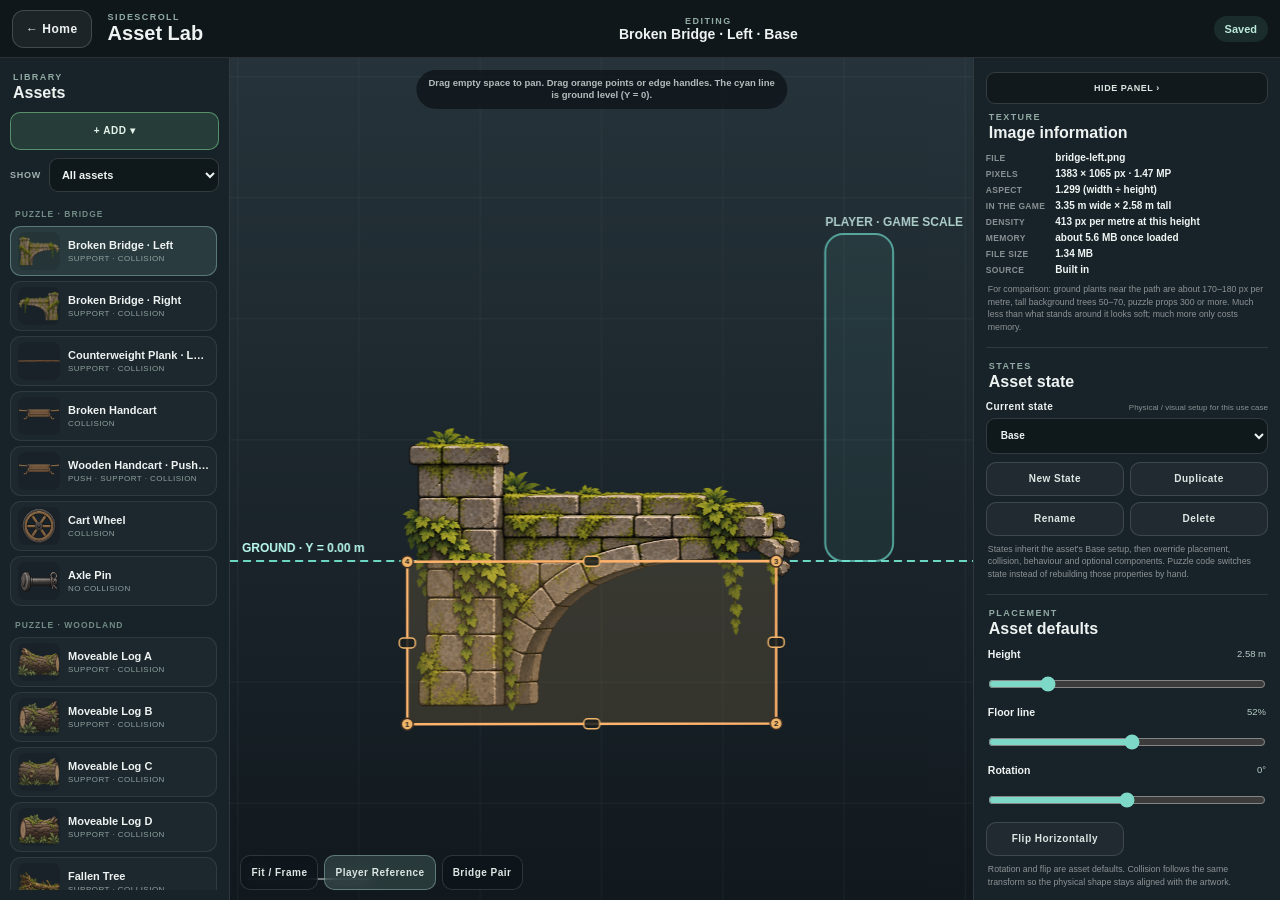
==== asset-lab.html @ 71521468 "Merge pull request #139 from olifj1/claude/arm-layer Lantern step 3: arm pose layered over her anima" ====
<!doctype html>
<html lang="en" class="ss-asset-lab-page">
<head>
  <meta charset="utf-8">
  <meta name="viewport" content="width=device-width,initial-scale=1,maximum-scale=1,user-scalable=no,viewport-fit=cover">
  <meta name="mobile-web-app-capable" content="yes">
  <meta name="apple-mobile-web-app-capable" content="yes">
  <meta name="apple-mobile-web-app-status-bar-style" content="black-translucent">
  <meta name="theme-color" content="#172026">
  <link rel="manifest" href="manifest.json">
  <link rel="apple-touch-icon" href="icon-192.png">
  <link rel="stylesheet" href="style.css?v=1.1.121">
  <title>Asset Lab · SideScroll</title>
</head>
<body class="ss-asset-lab">
  <main class="assetlab-shell">
    <header class="assetlab-topbar">
      <a class="assetlab-home" href="index.html">← Home</a>
      <div class="assetlab-title"><small>SIDESCROLL</small><strong>Asset Lab</strong></div>
      <div class="assetlab-current"><small>EDITING</small><strong id="assetlab-current-name">Broken Bridge · Left</strong></div>
      <div class="assetlab-save-state" id="assetlab-save-state">Saved</div>
    </header>

    <aside class="assetlab-library" aria-label="Asset library">
      <div class="assetlab-panel-head"><small>LIBRARY</small><strong>Assets</strong></div>
      <div class="assetlab-add">
        <button type="button" id="assetlab-add" aria-haspopup="true" aria-expanded="false">+ Add ▾</button>
        <div class="assetlab-add-menu" id="assetlab-add-menu" hidden>
          <button type="button" id="assetlab-import"><strong>Import image asset</strong><small>A PNG with transparency</small></button>
          <button type="button" id="assetlab-new-effect"><strong>New darkness effect</strong><small>A swirling shader plane</small></button>
          <button type="button" id="assetlab-new-fire"><strong>New fire effect</strong><small>Flames on a plane: hearth, campfire, torch</small></button>
          <button type="button" id="assetlab-new-dissolve"><strong>New character effect</strong><small>Dissolve a character away</small></button>
        </div>
        <input type="file" id="assetlab-import-file" accept="image/png,.png" hidden>
      </div>
      <label class="assetlab-filter-select"><span>Show</span><select id="assetlab-filter" aria-label="Show assets"></select></label>
      <div class="assetlab-asset-list" id="assetlab-asset-list"></div>
    </aside>

    <section class="assetlab-stage-wrap">
      <canvas id="assetlab-canvas" aria-label="Isolated asset setup viewport"></canvas>
      <div class="assetlab-stage-help" id="assetlab-stage-help">Drag empty space to pan. Pinch with two fingers to zoom. Drag orange points or edge handles. Cyan is ground level (Y = 0).</div>
      <div class="assetlab-stage-tools">
        <button type="button" id="assetlab-fit">Fit / Frame</button>
        <button type="button" id="assetlab-reference" class="active" aria-pressed="true">Player Reference</button>
        <button type="button" id="assetlab-pair" aria-pressed="false" hidden>Bridge Pair</button>
      </div>
    </section>

    <aside class="assetlab-controls">
      <button type="button" class="assetlab-controls-toggle" id="assetlab-controls-toggle" aria-expanded="true" title="Hide the settings panel">Hide panel ›</button>
      <section class="assetlab-control-section" id="assetlab-imported-section" hidden>
        <div class="assetlab-control-heading"><small>IMPORTED</small><strong>Asset details</strong></div>
        <label class="assetlab-select-row assetlab-text-row">
          <span><strong>Name</strong><small>Shown in the game editor</small></span>
          <input id="assetlab-imported-name" type="text" maxlength="80" autocomplete="off">
        </label>
        <label class="assetlab-select-row">
          <span><strong>Library</strong><small>Which editor list it appears in</small></span>
          <select id="assetlab-imported-scope">
            <option value="environment">Environment</option>
            <option value="puzzle">Puzzle</option>
          </select>
        </label>
        <label class="assetlab-select-row assetlab-text-row">
          <span><strong>Group</strong><small>Its heading in that list</small></span>
          <input id="assetlab-imported-group" type="text" maxlength="48" list="assetlab-imported-groups" autocomplete="off">
          <datalist id="assetlab-imported-groups"></datalist>
        </label>
        <label class="assetlab-select-row">
          <span><strong>Kind</strong><small>How it is placed</small></span>
          <select id="assetlab-imported-category">
            <option value="dressing">Scenery · placed at any depth</option>
            <option value="gameplay">Gameplay · placed on the path</option>
          </select>
        </label>
        <p class="assetlab-note" id="assetlab-imported-info"></p>
        <div class="assetlab-button-row">
          <button type="button" id="assetlab-imported-replace">Replace Art</button>
          <button type="button" id="assetlab-imported-delete" class="assetlab-danger">Delete Asset</button>
        </div>
        <input type="file" id="assetlab-imported-replace-file" accept="image/png,.png" hidden>
        <p class="assetlab-note">Set its height and floor line below, then collision and behaviour. Changes save as you go; the game picks them up next time it opens.</p>
      </section>

      <section class="assetlab-control-section" id="assetlab-effect-section" hidden>
        <div class="assetlab-control-heading"><small>EFFECT</small><strong id="assetlab-effect-title">Shader settings</strong></div>
        <div id="assetlab-effect-preview" class="assetlab-effect-preview" hidden>
          <label><span>Preview on</span><select id="assetlab-effect-preview-character"></select></label>
          <label><span>Holding</span><select id="assetlab-effect-preview-prop"></select></label>
          <label><span>Pose</span><select id="assetlab-effect-preview-pose"></select></label>
          <p class="assetlab-note" id="assetlab-effect-preview-note">Only the preview: the effect works on any character in the game.</p>
        </div>
        <div class="assetlab-point-head"><strong>States</strong><small>saved sets of these settings</small></div>
        <div id="assetlab-effect-states" class="assetlab-effect-states"></div>
        <div class="assetlab-button-row">
          <button type="button" id="assetlab-effect-state-save">Save as state</button>
          <button type="button" id="assetlab-effect-state-update">Update state</button>
          <button type="button" id="assetlab-effect-state-rename">Rename</button>
          <button type="button" id="assetlab-effect-state-delete" class="assetlab-danger">Delete</button>
        </div>
        <p class="assetlab-note">States are what a Darkness step blends between (e.g. Grab, Cover, Dust). Tap one to load it into the sliders; change them, then Update state.</p>
        <div id="assetlab-effect-controls" class="assetlab-effect-controls"></div>
        <div class="assetlab-button-row"><button type="button" id="assetlab-effect-reset">Reset settings</button></div>
        <p class="assetlab-note">A plane drawn by a shader, animated in the game. Set its height and floor line below as for any asset. These settings are what sequences will animate.</p>
      </section>
      <section class="assetlab-control-section" id="assetlab-texture-section">
        <div class="assetlab-control-heading"><small>TEXTURE</small><strong>Image information</strong></div>
        <dl class="assetlab-facts" id="assetlab-texture-facts"></dl>
        <p class="assetlab-note">For comparison: ground plants near the path are about 170–180 px per metre, tall background trees 50–70, puzzle props 300 or more. Much less than what stands around it looks soft; much more only costs memory.</p>
      </section>
      <section class="assetlab-control-section" id="assetlab-state-section">
        <div class="assetlab-control-heading"><small>STATES</small><strong>Asset state</strong></div>
        <label class="assetlab-select-row">
          <span><strong>Current state</strong><small>Physical / visual setup for this use case</small></span>
          <select id="assetlab-state-select"></select>
        </label>
        <div class="assetlab-button-row">
          <button type="button" id="assetlab-state-new">New State</button>
          <button type="button" id="assetlab-state-duplicate">Duplicate</button>
          <button type="button" id="assetlab-state-rename">Rename</button>
          <button type="button" id="assetlab-state-delete" class="assetlab-danger">Delete</button>
        </div>
        <div id="assetlab-cart-components" hidden>
          <div class="assetlab-point-head"><strong>Cart components</strong><small>state visibility</small></div>
          <div class="assetlab-button-row">
            <button type="button" id="assetlab-cart-rear-wheel" aria-pressed="true">Rear Wheel</button>
            <button type="button" id="assetlab-cart-front-wheel" aria-pressed="true">Front Wheel</button>
          </div>
        </div>
        <p class="assetlab-note">States inherit the asset's Base setup, then override placement, collision, behaviour and optional components. Puzzle code switches state instead of rebuilding those properties by hand.</p>
      </section>
      <section class="assetlab-control-section">
        <div class="assetlab-control-heading"><small>PLACEMENT</small><strong>Asset defaults</strong></div>
        <label class="assetlab-range-row">
          <span><strong>Height</strong><small id="assetlab-height-value">2.20 m</small></span>
          <input id="assetlab-height" type="range" min="0.25" max="12" step="0.01" value="2.2">
        </label>
        <label class="assetlab-range-row">
          <span><strong>Floor line</strong><small id="assetlab-floor-value">74%</small></span>
          <input id="assetlab-floor" type="range" min="0" max="100" step="1" value="74">
        </label>
        <label class="assetlab-range-row">
          <span><strong>Rotation</strong><small id="assetlab-rotation-value">0°</small></span>
          <input id="assetlab-rotation" type="range" min="-180" max="180" step="0.5" value="0">
        </label>
        <div class="assetlab-button-row">
          <button type="button" id="assetlab-flip" aria-pressed="false">Flip Horizontally</button>
        </div>
        <p class="assetlab-note">Rotation and flip are asset defaults. Collision follows the same transform so the physical shape stays aligned with the artwork.</p>
      </section>

      <section class="assetlab-control-section" id="assetlab-broken-cart-section" hidden>
        <div class="assetlab-control-heading"><small>BROKEN STATE</small><strong>Visual offset</strong></div>
        <label class="assetlab-range-row">
          <span><strong>Offset X</strong><small id="assetlab-broken-offset-x-value">0.00 m</small></span>
          <input id="assetlab-broken-offset-x" type="range" min="-1.00" max="1.00" step="0.01" value="0">
        </label>
        <label class="assetlab-range-row">
          <span><strong>Offset Y</strong><small id="assetlab-broken-offset-y-value">-0.06 m</small></span>
          <input id="assetlab-broken-offset-y" type="range" min="-0.75" max="0.75" step="0.01" value="-0.06">
        </label>
        <p class="assetlab-note">Use the general Rotation control above for the broken-cart lean. These offsets let you fine-tune where the damaged artwork sits around its gameplay origin.</p>
      </section>

      <section class="assetlab-control-section">
        <div class="assetlab-control-heading"><small>COLLISION</small><strong>Physical shape</strong></div>
        <div class="assetlab-button-row">
          <button type="button" id="assetlab-collision-toggle">Add Collision</button>
          <button type="button" id="assetlab-collision-remove" class="assetlab-danger">Remove Collision</button>
          <button type="button" id="assetlab-collision-reset">Fit Rectangle</button>
        </div>
        <label class="assetlab-range-row" id="assetlab-depth-row">
          <span><strong>Collision depth</strong><small id="assetlab-depth-value">0.80 m</small></span>
          <input id="assetlab-depth" type="range" min="0.15" max="2.50" step="0.01" value="0.8">
        </label>
        <div class="assetlab-point-editor" id="assetlab-point-editor" hidden>
          <div class="assetlab-point-head"><strong>Collision shapes</strong><small>multiple boxes / polygons</small></div>
          <div class="assetlab-shape-toolbar">
            <select id="assetlab-collision-shape" aria-label="Selected collision shape"></select>
            <button type="button" id="assetlab-collision-add-box">+ Add Box</button>
            <button type="button" id="assetlab-collision-delete-box">Delete Box</button>
          </div>
          <div class="assetlab-point-head assetlab-point-subhead"><strong>Selected shape points</strong><small>metres · floor Y = 0</small></div>
          <div class="assetlab-point-list" id="assetlab-point-list"></div>
          <button type="button" id="assetlab-edge-floor" class="assetlab-inline-action" disabled>Set Selected Edge to Y = 0</button>
        </div>
        <p class="assetlab-note">Use + Add Box to build compound collision from several shapes. Drag orange points or edge handles on the selected shape; tap another shape to edit it. Numeric Y positions use the cyan floor as 0. Yellow means a support surface.</p>
      </section>

      <section class="assetlab-control-section" id="assetlab-climb-section" hidden>
        <div class="assetlab-control-heading"><small>CLIMB PATHS</small><strong>Invisible ladder</strong></div>
        <div class="assetlab-shape-toolbar">
          <select id="assetlab-climb-path-select" aria-label="Selected climb path"></select>
          <button type="button" id="assetlab-climb-path-add">+ Add Path</button>
          <button type="button" id="assetlab-climb-path-delete">Delete Path</button>
        </div>
        <label class="assetlab-range-row">
          <span><strong>Path width</strong><small id="assetlab-climb-width-value">0.70 m</small></span>
          <input id="assetlab-climb-width" type="range" min="0.20" max="2.50" step="0.01" value="0.70">
        </label>
        <div class="assetlab-point-editor">
          <div class="assetlab-point-head"><strong>Path endpoints</strong><small>asset-local metres</small></div>
          <div class="assetlab-point-list">
            <div class="assetlab-point-row">
              <button type="button" class="assetlab-point-select" tabindex="-1">BOT</button>
              <label><span>X</span><input id="assetlab-climb-bottom-x" type="number" step="0.01" inputmode="decimal"></label>
              <label><span>Y</span><input id="assetlab-climb-bottom-y" type="number" step="0.01" inputmode="decimal"></label>
            </div>
            <div class="assetlab-point-row">
              <button type="button" class="assetlab-point-select" tabindex="-1">TOP</button>
              <label><span>X</span><input id="assetlab-climb-top-x" type="number" step="0.01" inputmode="decimal"></label>
              <label><span>Y</span><input id="assetlab-climb-top-y" type="number" step="0.01" inputmode="decimal"></label>
            </div>
          </div>
        </div>
        <p class="assetlab-note">The cyan strip is an independent climb controller, not collision. Drag the white centre to move it, the green/blue ends to resize or rotate it, and the pink side handle to change width. A ladder can therefore be Climbable without being Solid.</p>
      </section>



      <section class="assetlab-control-section" id="assetlab-counterweight-section" hidden>
        <div class="assetlab-control-heading"><small>MECHANISM</small><strong>Counterweight plank</strong></div>
        <label class="assetlab-range-row"><span><strong>Pivot X</strong><small id="assetlab-pivot-x-value">23%</small></span><input id="assetlab-pivot-x" type="range" min="5" max="95" step="1" value="23"></label>
        <label class="assetlab-range-row"><span><strong>Pivot Y</strong><small id="assetlab-pivot-y-value">50%</small></span><input id="assetlab-pivot-y" type="range" min="0" max="100" step="1" value="50"></label>
        <label class="assetlab-range-row"><span><strong>Zone start</strong><small id="assetlab-zone-start-value">0%</small></span><input id="assetlab-zone-start" type="range" min="0" max="90" step="1" value="0"></label>
        <label class="assetlab-range-row"><span><strong>Zone end</strong><small id="assetlab-zone-end-value">23%</small></span><input id="assetlab-zone-end" type="range" min="5" max="98" step="1" value="23"></label>
        <label class="assetlab-range-row"><span><strong>Zone line Y</strong><small id="assetlab-zone-y-value">60%</small></span><input id="assetlab-zone-y" type="range" min="0" max="100" step="1" value="60"></label>
        <label class="assetlab-range-row"><span><strong>Zone depth</strong><small id="assetlab-zone-depth-value">1.20 m</small></span><input id="assetlab-zone-depth" type="range" min="0.30" max="2.50" step="0.05" value="1.20"></label>
        <label class="assetlab-range-row"><span><strong>Log weight</strong><small id="assetlab-log-weight-value">1.30</small></span><input id="assetlab-log-weight" type="range" min="0.20" max="2.50" step="0.05" value="1.30"></label>
        <label class="assetlab-range-row"><span><strong>Player weight</strong><small id="assetlab-player-weight-value">1.00</small></span><input id="assetlab-player-weight" type="range" min="0.50" max="2.00" step="0.05" value="1.00"></label>
        <label class="assetlab-range-row"><span><strong>Max tip</strong><small id="assetlab-max-tip-value">32°</small></span><input id="assetlab-max-tip" type="range" min="5" max="40" step="1" value="32"></label>
        <label class="assetlab-range-row"><span><strong>Fall angle</strong><small id="assetlab-fall-tip-value">12°</small></span><input id="assetlab-fall-tip" type="range" min="6" max="35" step="1" value="12"></label>
        <p class="assetlab-note">Green = pickup/pivot point. Blue line = free-placement counterweight zone. A log counts when more than 50% of its footprint sits inside the zone.</p>
      </section>


      <section class="assetlab-control-section" id="assetlab-socket-section" hidden>
        <div class="assetlab-control-heading"><small>SOCKETS</small><strong id="assetlab-socket-heading">Asset socket link</strong></div>

        <div id="assetlab-socket-host-controls">
          <label class="assetlab-select-row">
            <span><strong>Linked piece</strong><small>Which Socket Piece belongs here</small></span>
            <select id="assetlab-socket-piece"></select>
          </label>

          <div class="assetlab-button-row">
            <button type="button" id="assetlab-socket-place">Add Socket</button>
            <button type="button" id="assetlab-socket-delete" class="assetlab-danger">Delete Socket</button>
          </div>

          <label class="assetlab-range-row">
            <span><strong>Socket X</strong><small id="assetlab-socket-x-value">50%</small></span>
            <input id="assetlab-socket-x" type="range" min="0" max="100" step="1" value="50">
          </label>
          <label class="assetlab-range-row">
            <span><strong>Socket Y</strong><small id="assetlab-socket-y-value">50%</small></span>
            <input id="assetlab-socket-y" type="range" min="0" max="100" step="1" value="50">
          </label>

          <p class="assetlab-note" id="assetlab-socket-note">Choose a Socket Piece, press Add Socket, then tap the host artwork. The link belongs to the asset, so every placed copy inherits it.</p>
        </div>

        <p class="assetlab-note" id="assetlab-socket-piece-note" hidden>This is a Socket Piece. Its socket position is authored on the host asset. Select the relevant Socket Host (for example Broken Bridge Left), choose this piece from Linked Piece, then place the socket there.</p>
      </section>

      <section class="assetlab-control-section assetlab-behaviour-section">
        <div class="assetlab-control-heading"><small>BEHAVIOUR</small><strong>Gameplay properties</strong></div>
        <div id="assetlab-behaviours" class="assetlab-behaviours"></div>
      </section>

      <section class="assetlab-control-section assetlab-interactions" id="assetlab-interactions-section">
        <div class="assetlab-control-heading"><small>INTERACTIONS</small><strong>What the player can do</strong></div>
        <p class="assetlab-note">Placed copies with an action show the little dot when the player is near; Action does it. Every copy of this asset behaves the same.</p>
        <div class="assetlab-behaviours"><button type="button" class="assetlab-behaviour" id="assetlab-inspect-on" aria-pressed="false">Inspect</button></div>
        <div id="assetlab-inspect-fields" class="assetlab-interaction-fields" hidden>
          <label class="assetlab-select-row assetlab-text-row">
            <span><strong>Title</strong><small>Blank = the asset's name</small></span>
            <input id="assetlab-inspect-title" type="text" maxlength="80" autocomplete="off">
          </label>
          <label class="assetlab-select-row assetlab-text-row assetlab-textarea-row">
            <span><strong>Text</strong><small>What she sees, or what it says</small></span>
            <textarea id="assetlab-inspect-text" rows="4" maxlength="2000"></textarea>
          </label>
          <div class="assetlab-behaviours"><button type="button" class="assetlab-behaviour" id="assetlab-inspect-large" aria-pressed="false">Show large on screen</button></div>
          <label class="assetlab-select-row assetlab-text-row">
            <span><strong>Sets story flag</strong><small>When inspected (optional)</small></span>
            <input id="assetlab-inspect-flag" type="text" maxlength="40" autocomplete="off" placeholder="e.g. read-note">
          </label>
          <p class="assetlab-note">Show large puts the picture big on screen, sized to fit, with the text underneath: for a note to read or a thing to look at closely. If it is also collectable, the view has Pick up as well as Leave.</p>
        </div>
        <div class="assetlab-behaviours"><button type="button" class="assetlab-behaviour" id="assetlab-collect-on" aria-pressed="false">Collect</button></div>
        <div id="assetlab-collect-fields" class="assetlab-interaction-fields" hidden>
          <label class="assetlab-select-row assetlab-text-row">
            <span><strong>Name in inventory</strong><small>Blank = the asset's name</small></span>
            <input id="assetlab-collect-label" type="text" maxlength="60" autocomplete="off">
          </label>
          <label class="assetlab-select-row assetlab-text-row assetlab-textarea-row">
            <span><strong>Description</strong><small>Shown in the inventory</small></span>
            <textarea id="assetlab-collect-description" rows="2" maxlength="400"></textarea>
          </label>
          <label class="assetlab-select-row assetlab-text-row">
            <span><strong>Sets story flag</strong><small>When picked up (optional)</small></span>
            <input id="assetlab-collect-flag" type="text" maxlength="40" autocomplete="off" placeholder="e.g. took-bread">
          </label>
          <p class="assetlab-note">Picked up, it leaves the world and goes in the inventory; tap it there to look at it again. Without Inspect, Action picks it up straight away.</p>
        </div>
        <div class="assetlab-behaviours"><button type="button" class="assetlab-behaviour" id="assetlab-wear-on" aria-pressed="false">Wear</button></div>
        <div id="assetlab-wear-fields" class="assetlab-interaction-fields" hidden>
          <p class="assetlab-note">Picked up, she puts it on instead of carrying it: it leaves the world, and the character's part marked with this asset (Character Lab → Skin → <em>Worn item</em>) shows on her. It never goes in the inventory. Wear wins over Collect.</p>
          <div class="assetlab-behaviours"><button type="button" class="assetlab-behaviour" id="assetlab-wear-holds" aria-pressed="false">Holds the inventory</button></div>
          <label class="assetlab-select-row assetlab-text-row" id="assetlab-wear-refuse-row">
            <span><strong>Nothing to carry it in</strong><small>What she says before it's worn</small></span>
            <input id="assetlab-wear-refuse" type="text" maxlength="120" autocomplete="off" placeholder="I've nothing to carry that in.">
          </label>
          <label class="assetlab-select-row assetlab-text-row">
            <span><strong>Sets story flag</strong><small>When put on (optional)</small></span>
            <input id="assetlab-wear-flag" type="text" maxlength="40" autocomplete="off" placeholder="e.g. has-bag">
          </label>
          <p class="assetlab-note">Holds the inventory: until she wears it (or another asset with this on), she can't pick anything up and the Items button stays hidden.</p>
        </div>
        <div class="assetlab-behaviours"><button type="button" class="assetlab-behaviour" id="assetlab-hold-on" aria-pressed="false">Hold (carry in hand)</button></div>
        <div id="assetlab-hold-fields" class="assetlab-interaction-fields" hidden>
          <label class="assetlab-select-row assetlab-text-row">
            <span><strong>Sets story flag</strong><small>When picked up (optional)</small></span>
            <input id="assetlab-hold-flag" type="text" maxlength="40" autocomplete="off" placeholder="e.g. has-lantern">
          </label>
          <label class="assetlab-select-row">
            <span><strong>Arm pose</strong><small>An action slot: each character's animation for it drives the holding arm</small></span>
            <select id="assetlab-hold-layer"></select>
          </label>
          <p class="assetlab-note">She carries it in her hand (not the bag) with the grip set in Character Lab → Props; Action puts it down on the floor in front of her. One thing at a time: no box while she holds it. If it also has Inspect, Pick up is in the Inspect view. Wear wins over Hold, Hold over Collect.</p>
        </div>
      </section>

      <section class="assetlab-control-section assetlab-asset-light" id="assetlab-light-section">
        <div class="assetlab-control-heading"><small>LIGHT</small><strong>Gives light</strong></div>
        <p class="assetlab-note">Every copy of this asset glows like a placed Light: hanging on a wall, in a story, dropped on the floor or held in a hand. The cross on the picture is where the light comes from; the dashed circle is how far it reaches.</p>
        <div class="assetlab-behaviours"><button type="button" class="assetlab-behaviour" id="assetlab-light-on" aria-pressed="false">Gives light</button></div>
        <div id="assetlab-light-fields" class="assetlab-interaction-fields" hidden>
          <label class="assetlab-select-row assetlab-text-row">
            <span><strong>Colour</strong><small>Warm for a flame</small></span>
            <input id="assetlab-light-colour" type="color" value="#ffc773">
          </label>
        <label class="assetlab-range-row">
          <span><strong>Strength</strong><small id="assetlab-light-strength-value"></small></span>
          <input id="assetlab-light-strength" type="range" min="0" max="3" step="0.05" value="1.2">
        </label>
        <label class="assetlab-range-row">
          <span><strong>Reach</strong><small id="assetlab-light-radius-value"></small></span>
          <input id="assetlab-light-radius" type="range" min="0.5" max="20" step="0.1" value="4">
        </label>
        <label class="assetlab-range-row">
          <span><strong>Flicker</strong><small id="assetlab-light-flicker-value"></small></span>
          <input id="assetlab-light-flicker" type="range" min="0" max="1" step="0.01" value="0.15">
        </label>
        <label class="assetlab-range-row">
          <span><strong>Flicker speed</strong><small id="assetlab-light-speed-value"></small></span>
          <input id="assetlab-light-speed" type="range" min="0.2" max="8" step="0.1" value="3">
        </label>
        <label class="assetlab-range-row">
          <span><strong>Across the picture</strong><small id="assetlab-light-u-value"></small></span>
          <input id="assetlab-light-u" type="range" min="0" max="100" step="1" value="50">
        </label>
        <label class="assetlab-range-row">
          <span><strong>Up the picture</strong><small id="assetlab-light-v-value"></small></span>
          <input id="assetlab-light-v" type="range" min="0" max="100" step="1" value="50">
        </label>
          <p class="assetlab-note">Point lights in the game's Menu → Light scale all lights together (so a day look can turn them off).</p>
        </div>
      </section>

      <section data-ss-lab="assets" class="assetlab-control-section" style="display:grid;gap:8px">
        <div class="assetlab-control-heading"><small>DATA</small><strong>Asset Lab backup</strong></div>
        <p class="assetlab-note">All saved asset behaviours, collisions, paths, sockets, layouts and mechanisms. Bundled texture pixels are not included.</p>
        <div class="assetlab-button-row">
          <button type="button" data-ss-export>Export Asset Data</button>
          <button type="button" data-ss-import>Import Asset Data</button>
        </div>
        <input type="file" data-ss-import-file accept=".json,application/json" hidden>
        <small class="assetlab-note" data-ss-status role="status" aria-live="polite"></small>
      </section>
      <div class="assetlab-bottom-actions">
        <button type="button" id="assetlab-reset" class="assetlab-danger">Reset Asset Defaults</button>
        <a href="play.html" class="assetlab-game-link">Open Build / Test →</a>
      </div>
    </aside>
  </main>

  <script src="project-defaults-data.js?v=2026-10-31-c2a"></script>
  <script src="saved-data-migrations.js?v=1.1.33"></script>
  <script src="project-defaults.js?v=1.1.33"></script>
  <script src="asset-paths.js?v=1.1.28"></script>
  <script src="character-registry.js?v=1.1.48"></script>
  <script src="site-config.js?v=1.0.62"></script>
  <script src="core.js?v=1.0.62"></script>
  <script src="biped-rig.js?v=1.1.43"></script>
  <script src="quadruped-baseline.js?v=1.1.33"></script>
  <script src="quadruped-rig.js?v=1.1.42"></script>
  <script src="character-game-runtime.js?v=1.1.105"></script>
  <script src="character-props.js?v=1.1.81"></script>
  <script src="effects.js?v=1.1.111"></script>
  <script src="asset-library.js?v=1.1.76"></script>
  <script src="character-preview.js?v=1.1.83"></script>
  <script src="builtin-assets.js?v=1.1.99"></script>
  <script src="action-slots.js?v=1.1.123"></script>
  <script src="asset-interactions.js?v=1.1.123"></script>
  <script src="asset-lab.js?v=1.1.123"></script>
  <script src="colour-picker.js?v=1.1.121"></script>
  <script src="lab-data.js?v=1.1.52"></script>
</body>
</html>
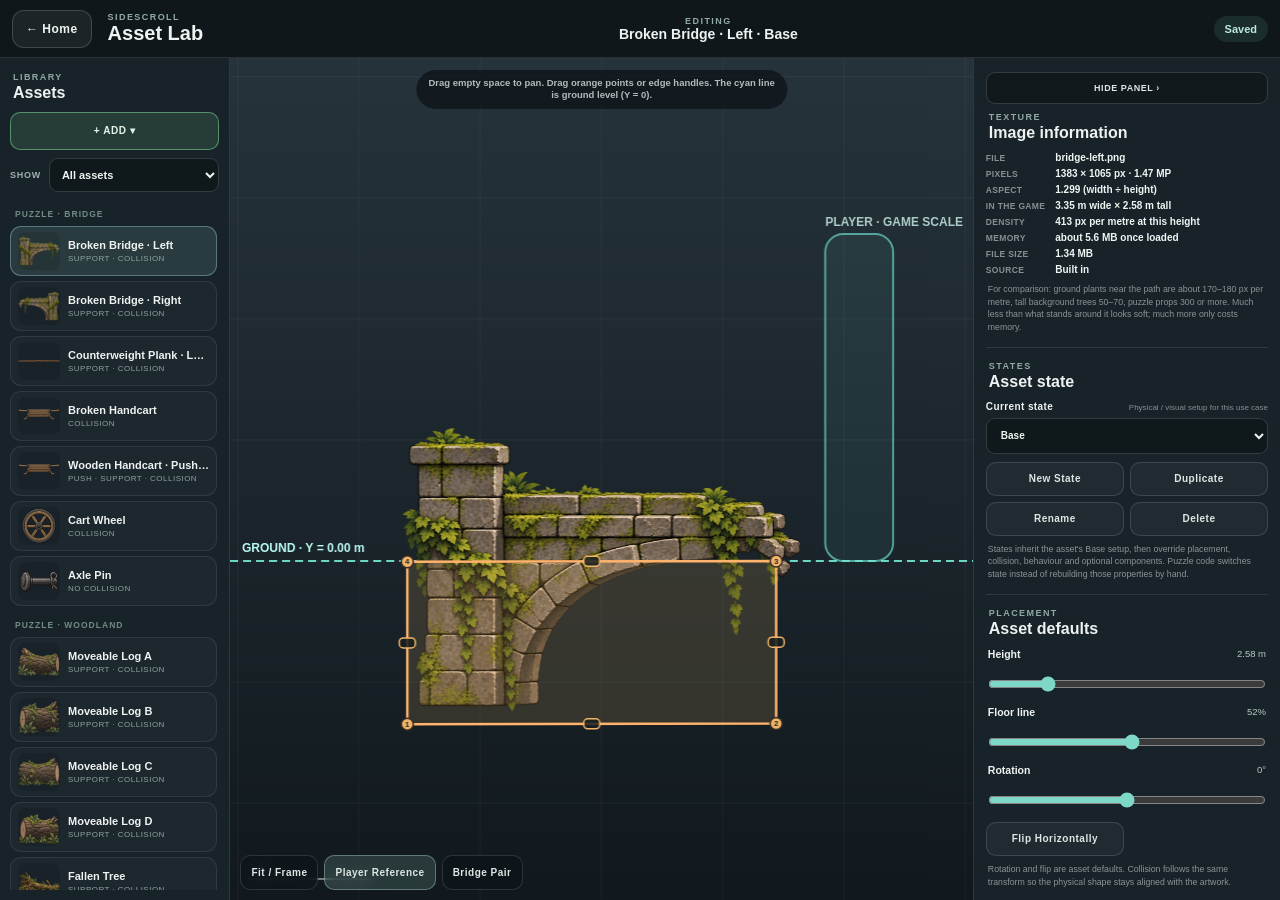
==== commit 976d9231: "Story editor stage 1: wrapping add buttons, foldable name-only lists, ⓘ Info, neutral wording - edit" ====
--- a/asset-lab.html
+++ b/asset-lab.html
@@ -9,7 +9,7 @@
   <meta name="theme-color" content="#172026">
   <link rel="manifest" href="manifest.json">
   <link rel="apple-touch-icon" href="icon-192.png">
-  <link rel="stylesheet" href="style.css?v=1.1.121">
+  <link rel="stylesheet" href="style.css?v=1.1.128">
   <title>Asset Lab · SideScroll</title>
 </head>
 <body class="ss-asset-lab">
@@ -279,7 +279,7 @@
             <input id="assetlab-inspect-title" type="text" maxlength="80" autocomplete="off">
           </label>
           <label class="assetlab-select-row assetlab-text-row assetlab-textarea-row">
-            <span><strong>Text</strong><small>What she sees, or what it says</small></span>
+            <span><strong>Text</strong><small>What the player sees, or what it says</small></span>
             <textarea id="assetlab-inspect-text" rows="4" maxlength="2000"></textarea>
           </label>
           <div class="assetlab-behaviours"><button type="button" class="assetlab-behaviour" id="assetlab-inspect-large" aria-pressed="false">Show large on screen</button></div>
@@ -307,17 +307,17 @@
         </div>
         <div class="assetlab-behaviours"><button type="button" class="assetlab-behaviour" id="assetlab-wear-on" aria-pressed="false">Wear</button></div>
         <div id="assetlab-wear-fields" class="assetlab-interaction-fields" hidden>
-          <p class="assetlab-note">Picked up, she puts it on instead of carrying it: it leaves the world, and the character's part marked with this asset (Character Lab → Skin → <em>Worn item</em>) shows on her. It never goes in the inventory. Wear wins over Collect.</p>
+          <p class="assetlab-note">Picked up, the player puts it on instead of carrying it: it leaves the world, and the character's part marked with this asset (Character Lab → Skin → <em>Worn item</em>) shows on the player. It never goes in the inventory. Wear wins over Collect.</p>
           <div class="assetlab-behaviours"><button type="button" class="assetlab-behaviour" id="assetlab-wear-holds" aria-pressed="false">Holds the inventory</button></div>
           <label class="assetlab-select-row assetlab-text-row" id="assetlab-wear-refuse-row">
-            <span><strong>Nothing to carry it in</strong><small>What she says before it's worn</small></span>
+            <span><strong>Nothing to carry it in</strong><small>What the player says before it's worn</small></span>
             <input id="assetlab-wear-refuse" type="text" maxlength="120" autocomplete="off" placeholder="I've nothing to carry that in.">
           </label>
           <label class="assetlab-select-row assetlab-text-row">
             <span><strong>Sets story flag</strong><small>When put on (optional)</small></span>
             <input id="assetlab-wear-flag" type="text" maxlength="40" autocomplete="off" placeholder="e.g. has-bag">
           </label>
-          <p class="assetlab-note">Holds the inventory: until she wears it (or another asset with this on), she can't pick anything up and the Items button stays hidden.</p>
+          <p class="assetlab-note">Holds the inventory: until the player wears it (or another asset with this on), nothing can be picked up and the Items button stays hidden.</p>
         </div>
         <div class="assetlab-behaviours"><button type="button" class="assetlab-behaviour" id="assetlab-hold-on" aria-pressed="false">Hold (carry in hand)</button></div>
         <div id="assetlab-hold-fields" class="assetlab-interaction-fields" hidden>
@@ -329,7 +329,7 @@
             <span><strong>Arm pose</strong><small>An action slot: each character's animation for it drives the holding arm</small></span>
             <select id="assetlab-hold-layer"></select>
           </label>
-          <p class="assetlab-note">She carries it in her hand (not the bag) with the grip set in Character Lab → Props; Action puts it down on the floor in front of her. One thing at a time: no box while she holds it. If it also has Inspect, Pick up is in the Inspect view. Wear wins over Hold, Hold over Collect.</p>
+          <p class="assetlab-note">The player carries it in hand (not the bag) with the grip set in Character Lab → Props; Action puts it down on the floor in front of the player. One thing at a time: no box while holding it. If it also has Inspect, Pick up is in the Inspect view. Wear wins over Hold, Hold over Collect.</p>
         </div>
       </section>
 
@@ -405,7 +405,7 @@
   <script src="builtin-assets.js?v=1.1.99"></script>
   <script src="action-slots.js?v=1.1.123"></script>
   <script src="asset-interactions.js?v=1.1.123"></script>
-  <script src="asset-lab.js?v=1.1.123"></script>
+  <script src="asset-lab.js?v=1.1.128"></script>
   <script src="colour-picker.js?v=1.1.121"></script>
   <script src="lab-data.js?v=1.1.52"></script>
 </body>
--- a/style.css
+++ b/style.css
@@ -16137,7 +16137,7 @@
 body[data-game-id="game-16"].sidescroll-editing:not(.sidescroll-puzzle-testing) #sidescroll-editor-controls .sidescroll-editor-tool:active{transform:scale(.96);}
 body[data-game-id="game-16"].sidescroll-editing:not(.sidescroll-puzzle-testing) #sidescroll-editor-controls{height:50px!important;background:none!important;border:0!important;box-shadow:none!important;}
 /* The status line sits in the scene's free area, above the toolbar, on one line. */
-body[data-game-id="game-16"].sidescroll-editing #sidescroll-hint{
+body[data-game-id="game-16"].sidescroll-editing #sidescroll-hint:not(.puzzle-thought){
   left:calc(max(var(--ss-edge-l),var(--ss-dock-right)) + 8px)!important;right:auto!important;transform:none!important;
   max-width:calc(100vw - max(var(--ss-edge-l),var(--ss-dock-right)) - 24px)!important;bottom:calc(var(--ss-edge-b) + 54px)!important;
   white-space:nowrap!important;overflow:hidden!important;text-overflow:ellipsis!important;
@@ -16185,7 +16185,7 @@
 body[data-game-id="game-16"] .sidescroll-move-pad-axis.v{left:6px;top:6px;right:6px;white-space:nowrap;overflow:hidden;text-overflow:ellipsis;}
 body[data-game-id="game-16"] .sidescroll-move-pad-readout{position:absolute;right:7px;top:50%;transform:translateY(-130%);font:700 8.5px/1 ui-monospace,Menlo,monospace;color:#eef8f6;opacity:.85;pointer-events:none;}
 body[data-game-id="game-16"] .sidescroll-move-pad-foot{display:grid;grid-template-columns:1fr 1.4fr;gap:6px;}
-body[data-game-id="game-16"].sidescroll-editing.ss-pad-open #sidescroll-hint{max-width:calc(100vw - max(var(--ss-edge-l),var(--ss-dock-right)) - 232px)!important;}
+body[data-game-id="game-16"].sidescroll-editing.ss-pad-open #sidescroll-hint:not(.puzzle-thought){max-width:calc(100vw - max(var(--ss-edge-l),var(--ss-dock-right)) - 232px)!important;}
 /* Toolbar overflow: tools that don't fit wait behind MORE; open, they form a second row above. */
 body[data-game-id="game-16"].sidescroll-editing:not(.sidescroll-puzzle-testing) #sidescroll-editor-controls{overflow:visible!important;flex-wrap:nowrap!important;align-items:flex-end!important;}
 body[data-game-id="game-16"].sidescroll-editing #sidescroll-editor-controls .sidescroll-editor-tool.ss-overflowed.ss-overflowed{display:none!important;}
@@ -16253,3 +16253,43 @@
 body[data-game-id="game-16"] .ss-dock-tab[hidden]{display:none!important;}
 body[data-game-id="game-16"] .ss-dock-tab span{font-size:20px;line-height:1;color:#8ddfd2;font-weight:800;}
 body[data-game-id="game-16"] .ss-dock-tab small{writing-mode:vertical-rl;transform:rotate(180deg);font:800 8px/1 -apple-system,BlinkMacSystemFont,"Segoe UI",sans-serif;letter-spacing:.14em;color:#d9ebe7;}
+
+/* Frame it (story camera): the touch controls and the timeline's rail step aside; the framing bar's
+   Controls button brings the controls back (ss-framing-controls). The dock tucks (editor-layout.js). */
+body[data-game-id="game-16"].ss-framing:not(.ss-framing-controls) :is(#sidescroll-secondary-controls,#sidescroll-play-controls){
+  display:none!important;
+}
+body[data-game-id="game-16"].ss-framing:not(.ss-framing-controls) .sidescroll-tl-rail{opacity:.35;}
+body[data-game-id="game-16"].ss-framing.ss-framing-controls :is(#sidescroll-secondary-controls,#sidescroll-play-controls){z-index:1013!important;}
+body[data-game-id="game-16"] .sidescroll-frame-bar .sidescroll-frame-controls.active{background:rgba(70,160,146,.34);border-color:#8ddfd2;color:#bff6ec;}
+body[data-game-id="game-16"].ss-framing .ss-dock-tab{z-index:1015;}
+/* Story editor: flag conditions with several flags (lines' Only, barriers' Blocks). */
+.sidescroll-seq-condition .sidescroll-seq-flagrow{display:flex;gap:6px;align-items:center;}
+.sidescroll-seq-condition .sidescroll-seq-flagrow input{flex:1 1 auto;min-width:0;}
+
+/* ---- ⓘ Info (editor-help.js) and the tidy Story page (STORY_EDITOR_UX_PLAN stage 1) ---- */
+/* The ⓘ: drawn at 22 px, tappable over 32 px (the transparent outline). Same look in every editor. */
+button.ss-help-btn,.sidescroll-story-panel button.ss-help-btn,.sidescroll-tl button.ss-help-btn{flex:none;box-sizing:content-box;width:20px;height:20px;min-height:0;min-width:0;margin:-5px -5px -5px -1px;padding:0;border:5px solid transparent;border-radius:50%;background:transparent;background-clip:padding-box;box-shadow:inset 0 0 0 1px rgba(255,214,120,.7);color:#ffd678;font:italic 700 12px/20px Georgia,'Times New Roman',serif;text-align:center;cursor:pointer;opacity:1;}
+button.ss-help-btn.on,.sidescroll-story-panel button.ss-help-btn.on,.sidescroll-tl button.ss-help-btn.on{background-color:rgba(255,214,120,.26);}
+.ss-help-card{display:grid;gap:3px;margin:2px 0;padding:7px 9px;border-left:3px solid #ffd678;border-radius:0;background:rgba(0,0,0,.45);color:#efe9dc;font:500 12px/1.4 system-ui,-apple-system,sans-serif;text-transform:none;letter-spacing:0;text-align:left;}
+.ss-help-head{display:flex;align-items:center;justify-content:space-between;gap:6px;}
+.ss-help-head strong{font-size:12px;font-weight:700;}
+.ss-help-card p{margin:0;}
+button.ss-help-x,.sidescroll-story-panel button.ss-help-x,.sidescroll-tl button.ss-help-x{min-height:28px;min-width:28px;width:28px;padding:0;border:0;background:transparent;color:inherit;font:400 18px/1 system-ui,sans-serif;opacity:.8;}
+.sidescroll-tl-sheet .ss-help-card{margin:0 8px;}
+/* A label or title with an ⓘ after it. */
+.sidescroll-seq-label{display:flex;align-items:center;gap:6px;flex-wrap:wrap;}
+.sidescroll-story-field>span.sidescroll-seq-label{font-weight:700;font-size:11px;}
+.sidescroll-story-check .ss-help-btn{margin-left:2px;}
+/* Section titles; Components and Logic fold (▾ / ▸). */
+.sidescroll-story-panel h4.sidescroll-seq-sechead{display:flex;align-items:center;gap:6px;margin:6px 0 0;}
+.sidescroll-story-panel button.sidescroll-seq-fold{display:inline-flex;align-items:center;gap:6px;min-height:32px;padding:0 4px 0 0;border:0;background:transparent;color:inherit;font:inherit;letter-spacing:inherit;text-transform:inherit;}
+.sidescroll-seq-chev{display:inline-block;width:14px;text-align:center;font-size:12px;}
+.sidescroll-seq-section.folded{gap:0;}
+/* Add buttons wrap onto extra rows (three per row at the drawer's width), never shrinking their text. */
+.sidescroll-seq-addbar{grid-auto-flow:row;grid-auto-columns:auto;grid-template-columns:repeat(auto-fit,minmax(70px,1fr));}
+.sidescroll-story-panel .sidescroll-seq-addbar button{min-height:34px;padding:2px 6px;}
+/* Lists are full height: no scroll area inside the panel. Component rows: name only, all one height. */
+.sidescroll-story-list{max-height:none;overflow:visible;}
+.sidescroll-seq-item>button:first-child{min-height:34px;}
+.sidescroll-seq-item>button:first-child strong{overflow:hidden;text-overflow:ellipsis;white-space:nowrap;}
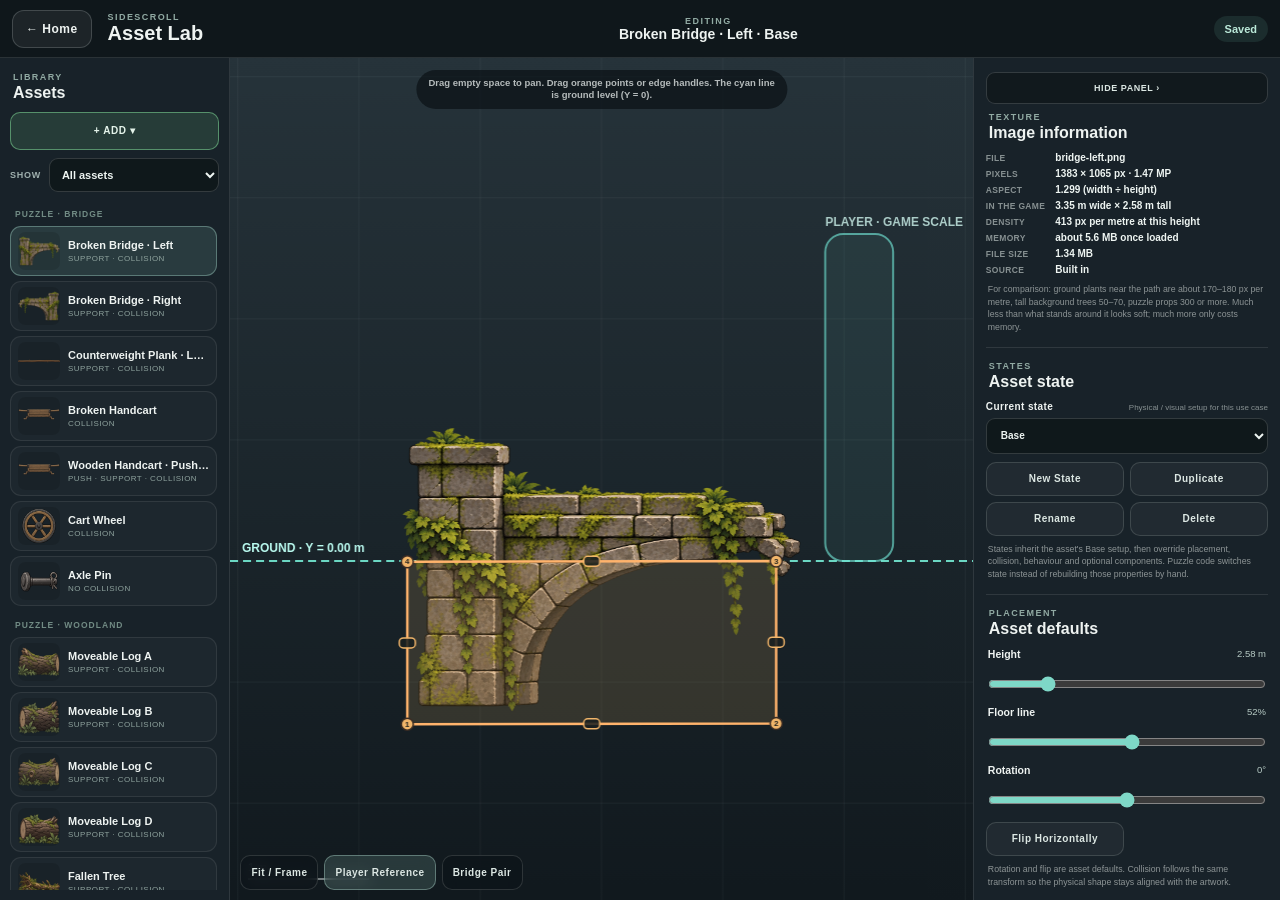
==== commit c267341c: "Story editor stage 2: header + ⋯, component and line pages, sentence lines, self-filling placeholder" ====
--- a/asset-lab.html
+++ b/asset-lab.html
@@ -9,7 +9,7 @@
   <meta name="theme-color" content="#172026">
   <link rel="manifest" href="manifest.json">
   <link rel="apple-touch-icon" href="icon-192.png">
-  <link rel="stylesheet" href="style.css?v=1.1.128">
+  <link rel="stylesheet" href="style.css?v=1.1.129">
   <title>Asset Lab · SideScroll</title>
 </head>
 <body class="ss-asset-lab">
--- a/style.css
+++ b/style.css
@@ -16293,3 +16293,18 @@
 .sidescroll-story-list{max-height:none;overflow:visible;}
 .sidescroll-seq-item>button:first-child{min-height:34px;}
 .sidescroll-seq-item>button:first-child strong{overflow:hidden;text-overflow:ellipsis;white-space:nowrap;}
+/* ---- Sequence page, stage 2: header + ⋯, sentence lines, own pages for components and lines ---- */
+.sidescroll-seq-header{display:grid;grid-template-columns:minmax(0,1fr) auto auto;gap:6px;align-items:center;}
+.sidescroll-story-panel .sidescroll-seq-header input[type=text]{min-height:34px;font-size:13px;font-weight:700;}
+.sidescroll-story-panel button.sidescroll-seq-more{min-width:38px;padding:0 8px;font-size:16px;letter-spacing:.05em;}
+.sidescroll-seq-menu{display:grid;gap:7px;padding:8px;border:1px solid rgba(255,214,120,.35);border-radius:9px;background:rgba(0,0,0,.28);}
+.sidescroll-seq-item>button:first-child .sidescroll-seq-go{flex:none;opacity:.55;font-size:15px;}
+.sidescroll-story-panel .sidescroll-seq-item>button.sidescroll-seq-line{justify-content:flex-start;align-items:flex-start;gap:8px;padding:7px 9px;min-height:40px;font-weight:500;line-height:1.35;white-space:normal;}
+.sidescroll-seq-num{flex:none;min-width:18px;height:18px;border-radius:9px;background:rgba(255,214,120,.22);color:#ffd678;font:700 10px/18px system-ui,sans-serif;text-align:center;}
+.sidescroll-seq-sentence{margin:0;font:500 12px/1.4 system-ui,-apple-system,sans-serif;text-align:left;overflow-wrap:anywhere;}
+.sidescroll-seq-sentence b{font-weight:700;}
+.sidescroll-seq-sentence .missing{color:#ffc35a;font-weight:700;}
+p.sidescroll-seq-sentence{padding:7px 9px;border-radius:8px;background:rgba(255,255,255,.05);}
+.sidescroll-seq-menu .sidescroll-story-nudge{display:grid;grid-template-columns:auto auto minmax(4.5em,1fr) auto auto;gap:4px;}
+.sidescroll-story-panel .sidescroll-seq-menu .sidescroll-story-nudge button{min-width:0;padding:0 7px;}
+.sidescroll-story-panel .sidescroll-seq-menu .sidescroll-story-nudge input[type=number]{width:auto;min-width:0;padding:0 4px;text-align:center;}
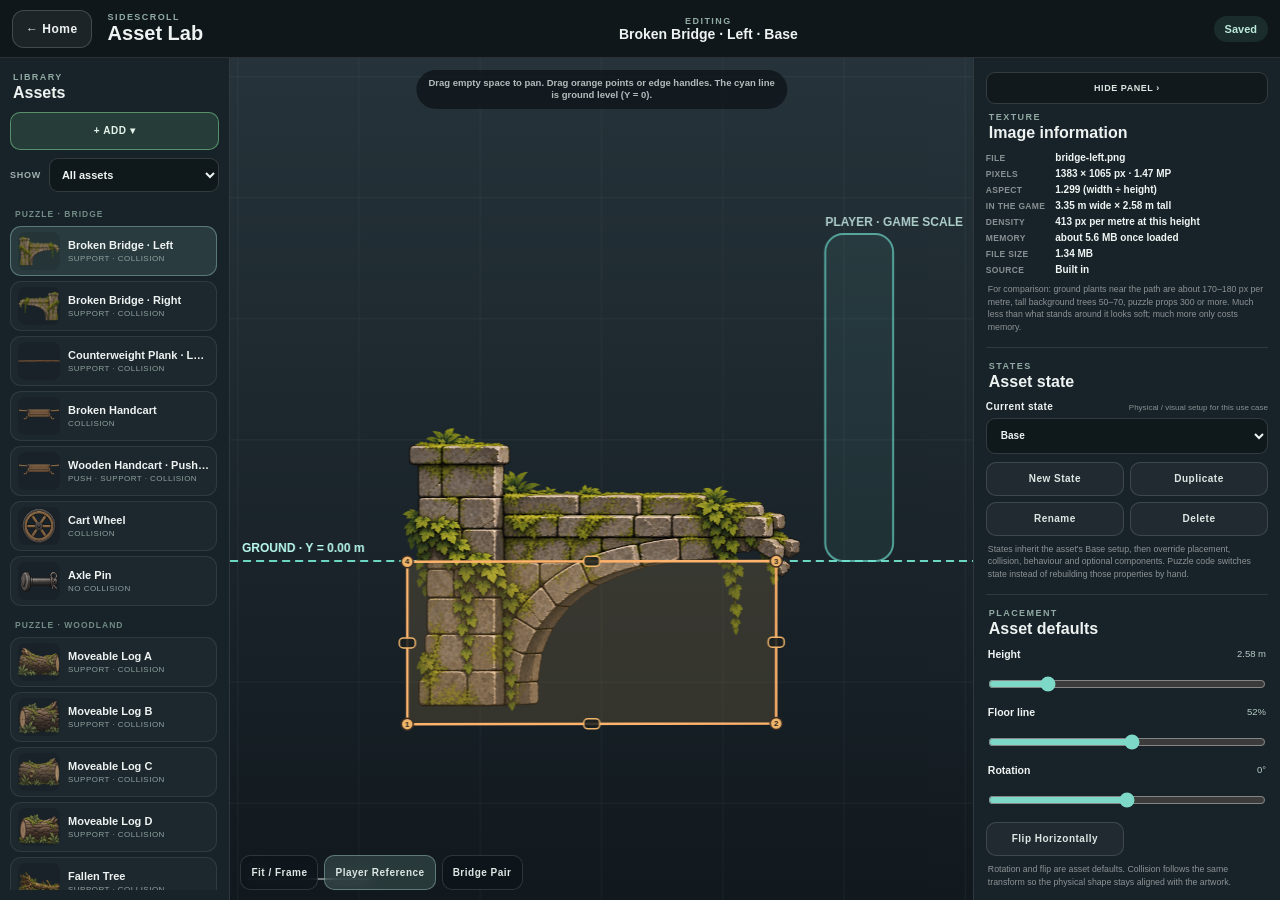
==== commit 08ad74d1: "Story editor stage 4: Asset Lab → Interactions as Inspect + one When taken choice Inspect (own flag)" ====
--- a/asset-lab.html
+++ b/asset-lab.html
@@ -9,7 +9,7 @@
   <meta name="theme-color" content="#172026">
   <link rel="manifest" href="manifest.json">
   <link rel="apple-touch-icon" href="icon-192.png">
-  <link rel="stylesheet" href="style.css?v=1.1.129">
+  <link rel="stylesheet" href="style.css?v=1.1.130">
   <title>Asset Lab · SideScroll</title>
 </head>
 <body class="ss-asset-lab">
@@ -270,9 +270,8 @@
       </section>
 
       <section class="assetlab-control-section assetlab-interactions" id="assetlab-interactions-section">
-        <div class="assetlab-control-heading"><small>INTERACTIONS</small><strong>What the player can do</strong></div>
-        <p class="assetlab-note">Placed copies with an action show the little dot when the player is near; Action does it. Every copy of this asset behaves the same.</p>
-        <div class="assetlab-behaviours"><button type="button" class="assetlab-behaviour" id="assetlab-inspect-on" aria-pressed="false">Inspect</button></div>
+        <div class="assetlab-control-heading" data-help-anchor data-help="asset.interactions"><small>INTERACTIONS</small><strong>What the player can do</strong></div>
+        <div class="assetlab-behaviours" data-help-anchor data-help="asset.inspect"><button type="button" class="assetlab-behaviour" id="assetlab-inspect-on" aria-pressed="false">Inspect</button></div>
         <div id="assetlab-inspect-fields" class="assetlab-interaction-fields" hidden>
           <label class="assetlab-select-row assetlab-text-row">
             <span><strong>Title</strong><small>Blank = the asset's name</small></span>
@@ -282,14 +281,20 @@
             <span><strong>Text</strong><small>What the player sees, or what it says</small></span>
             <textarea id="assetlab-inspect-text" rows="4" maxlength="2000"></textarea>
           </label>
-          <div class="assetlab-behaviours"><button type="button" class="assetlab-behaviour" id="assetlab-inspect-large" aria-pressed="false">Show large on screen</button></div>
+          <div class="assetlab-behaviours" data-help-anchor data-help="asset.inspect.large"><button type="button" class="assetlab-behaviour" id="assetlab-inspect-large" aria-pressed="false">Show large on screen</button></div>
           <label class="assetlab-select-row assetlab-text-row">
             <span><strong>Sets story flag</strong><small>When inspected (optional)</small></span>
             <input id="assetlab-inspect-flag" type="text" maxlength="40" autocomplete="off" placeholder="e.g. read-note">
           </label>
-          <p class="assetlab-note">Show large puts the picture big on screen, sized to fit, with the text underneath: for a note to read or a thing to look at closely. If it is also collectable, the view has Pick up as well as Leave.</p>
-        </div>
-        <div class="assetlab-behaviours"><button type="button" class="assetlab-behaviour" id="assetlab-collect-on" aria-pressed="false">Collect</button></div>
+        </div>
+        <div class="assetlab-take-head" data-help-anchor data-help="asset.take"><strong>When taken</strong></div>
+        <div class="assetlab-behaviours assetlab-take-choice" id="assetlab-take-choice" role="group" aria-label="When taken">
+          <button type="button" class="assetlab-behaviour" data-take="none" aria-pressed="false">Can't be taken</button>
+          <button type="button" class="assetlab-behaviour" data-take="collect" aria-pressed="false">Into the bag</button>
+          <button type="button" class="assetlab-behaviour" data-take="hold" aria-pressed="false">In the hand</button>
+          <button type="button" class="assetlab-behaviour" data-take="wear" aria-pressed="false">Worn</button>
+        </div>
+        <p class="assetlab-note assetlab-take-mixed" id="assetlab-take-mixed" hidden></p>
         <div id="assetlab-collect-fields" class="assetlab-interaction-fields" hidden>
           <label class="assetlab-select-row assetlab-text-row">
             <span><strong>Name in inventory</strong><small>Blank = the asset's name</small></span>
@@ -299,43 +304,28 @@
             <span><strong>Description</strong><small>Shown in the inventory</small></span>
             <textarea id="assetlab-collect-description" rows="2" maxlength="400"></textarea>
           </label>
-          <label class="assetlab-select-row assetlab-text-row">
-            <span><strong>Sets story flag</strong><small>When picked up (optional)</small></span>
-            <input id="assetlab-collect-flag" type="text" maxlength="40" autocomplete="off" placeholder="e.g. took-bread">
-          </label>
-          <p class="assetlab-note">Picked up, it leaves the world and goes in the inventory; tap it there to look at it again. Without Inspect, Action picks it up straight away.</p>
-        </div>
-        <div class="assetlab-behaviours"><button type="button" class="assetlab-behaviour" id="assetlab-wear-on" aria-pressed="false">Wear</button></div>
+        </div>
+        <div id="assetlab-hold-fields" class="assetlab-interaction-fields" hidden>
+          <label class="assetlab-select-row">
+            <span><strong>Arm pose</strong><small>An action slot: each character's animation for it drives the holding arm</small></span>
+            <select id="assetlab-hold-layer"></select>
+          </label>
+        </div>
         <div id="assetlab-wear-fields" class="assetlab-interaction-fields" hidden>
-          <p class="assetlab-note">Picked up, the player puts it on instead of carrying it: it leaves the world, and the character's part marked with this asset (Character Lab → Skin → <em>Worn item</em>) shows on the player. It never goes in the inventory. Wear wins over Collect.</p>
-          <div class="assetlab-behaviours"><button type="button" class="assetlab-behaviour" id="assetlab-wear-holds" aria-pressed="false">Holds the inventory</button></div>
+          <div class="assetlab-behaviours" data-help-anchor data-help="asset.wear.holds"><button type="button" class="assetlab-behaviour" id="assetlab-wear-holds" aria-pressed="false">Holds the inventory</button></div>
           <label class="assetlab-select-row assetlab-text-row" id="assetlab-wear-refuse-row">
             <span><strong>Nothing to carry it in</strong><small>What the player says before it's worn</small></span>
             <input id="assetlab-wear-refuse" type="text" maxlength="120" autocomplete="off" placeholder="I've nothing to carry that in.">
           </label>
-          <label class="assetlab-select-row assetlab-text-row">
-            <span><strong>Sets story flag</strong><small>When put on (optional)</small></span>
-            <input id="assetlab-wear-flag" type="text" maxlength="40" autocomplete="off" placeholder="e.g. has-bag">
-          </label>
-          <p class="assetlab-note">Holds the inventory: until the player wears it (or another asset with this on), nothing can be picked up and the Items button stays hidden.</p>
-        </div>
-        <div class="assetlab-behaviours"><button type="button" class="assetlab-behaviour" id="assetlab-hold-on" aria-pressed="false">Hold (carry in hand)</button></div>
-        <div id="assetlab-hold-fields" class="assetlab-interaction-fields" hidden>
-          <label class="assetlab-select-row assetlab-text-row">
-            <span><strong>Sets story flag</strong><small>When picked up (optional)</small></span>
-            <input id="assetlab-hold-flag" type="text" maxlength="40" autocomplete="off" placeholder="e.g. has-lantern">
-          </label>
-          <label class="assetlab-select-row">
-            <span><strong>Arm pose</strong><small>An action slot: each character's animation for it drives the holding arm</small></span>
-            <select id="assetlab-hold-layer"></select>
-          </label>
-          <p class="assetlab-note">The player carries it in hand (not the bag) with the grip set in Character Lab → Props; Action puts it down on the floor in front of the player. One thing at a time: no box while holding it. If it also has Inspect, Pick up is in the Inspect view. Wear wins over Hold, Hold over Collect.</p>
-        </div>
+        </div>
+        <label class="assetlab-select-row assetlab-text-row" id="assetlab-take-flag-row" hidden>
+          <span><strong>Sets story flag</strong><small>When taken (optional)</small></span>
+          <input id="assetlab-take-flag" type="text" maxlength="40" autocomplete="off" placeholder="e.g. has-bag">
+        </label>
       </section>
 
       <section class="assetlab-control-section assetlab-asset-light" id="assetlab-light-section">
-        <div class="assetlab-control-heading"><small>LIGHT</small><strong>Gives light</strong></div>
-        <p class="assetlab-note">Every copy of this asset glows like a placed Light: hanging on a wall, in a story, dropped on the floor or held in a hand. The cross on the picture is where the light comes from; the dashed circle is how far it reaches.</p>
+        <div class="assetlab-control-heading" data-help-anchor data-help="asset.light"><small>LIGHT</small><strong>Gives light</strong></div>
         <div class="assetlab-behaviours"><button type="button" class="assetlab-behaviour" id="assetlab-light-on" aria-pressed="false">Gives light</button></div>
         <div id="assetlab-light-fields" class="assetlab-interaction-fields" hidden>
           <label class="assetlab-select-row assetlab-text-row">
@@ -405,7 +395,8 @@
   <script src="builtin-assets.js?v=1.1.99"></script>
   <script src="action-slots.js?v=1.1.123"></script>
   <script src="asset-interactions.js?v=1.1.123"></script>
-  <script src="asset-lab.js?v=1.1.128"></script>
+  <script src="editor-help.js?v=1.1.130"></script>
+  <script src="asset-lab.js?v=1.1.130"></script>
   <script src="colour-picker.js?v=1.1.121"></script>
   <script src="lab-data.js?v=1.1.52"></script>
 </body>
--- a/style.css
+++ b/style.css
@@ -16308,3 +16308,83 @@
 .sidescroll-seq-menu .sidescroll-story-nudge{display:grid;grid-template-columns:auto auto minmax(4.5em,1fr) auto auto;gap:4px;}
 .sidescroll-story-panel .sidescroll-seq-menu .sidescroll-story-nudge button{min-width:0;padding:0 7px;}
 .sidescroll-story-panel .sidescroll-seq-menu .sidescroll-story-nudge input[type=number]{width:auto;min-width:0;padding:0 4px;text-align:center;}
+/* ---- Sequence flow view (stage 3) and story map (stage 6): the timeline's layer in another mode ---- */
+.ss-flow-scroll{position:relative;flex:1;min-height:0;margin-top:6px;overflow:auto;-webkit-overflow-scrolling:touch;touch-action:pan-x pan-y;border:1px solid rgba(255,255,255,.1);border-radius:10px;background:rgba(0,0,0,.22);opacity:calc(.35 + .65 * var(--tl-alpha,1));}
+.ss-flow-content{position:relative;transform-origin:0 0;}
+.ss-flow-svg{position:absolute;left:0;top:0;pointer-events:none;overflow:visible;}
+.ss-flow-edge{fill:none;stroke:rgba(225,232,229,.55);stroke-width:1.6;}
+.ss-flow-edge.dash{stroke:rgba(225,232,229,.42);stroke-dasharray:5 4;}
+.ss-flow-edge.clear{stroke:#e08a7a;}
+.ss-flow-edge.loop,.ss-flow-edge.back{stroke:#b4a6e6;}
+.ss-flow-edge.hot{stroke:#ffd678;stroke-width:2.4;}
+.ss-flow-tip{fill:rgba(225,232,229,.7);}
+.ss-flow-tip.dash{fill:rgba(225,232,229,.5);}.ss-flow-tip.clear{fill:#e08a7a;}.ss-flow-tip.loop{fill:#b4a6e6;}
+.ss-flow-node{position:absolute;box-sizing:border-box;border-radius:calc(9px * var(--z,1));border:1px solid rgba(255,255,255,.22);background:#1d2a2e;color:#eef3f1;}
+.sidescroll-tl .ss-flow-node button.ss-flow-body,.ss-flow-node.kind-seq{all:unset;box-sizing:border-box;display:flex;flex-direction:column;justify-content:center;gap:calc(2px * var(--z,1));width:100%;height:100%;padding:calc(5px * var(--z,1)) calc(9px * var(--z,1));cursor:pointer;overflow:hidden;}
+.ss-flow-node.kind-seq{position:absolute;border-radius:calc(9px * var(--z,1));border:1px solid rgba(120,200,170,.6);background:#173129;}
+.ss-flow-node b{display:block;font:700 calc(12px * var(--z,1))/1.2 system-ui,-apple-system,sans-serif;white-space:nowrap;overflow:hidden;text-overflow:ellipsis;}
+.ss-flow-node small{display:block;font:500 calc(10.5px * var(--z,1))/1.2 system-ui,-apple-system,sans-serif;opacity:.72;white-space:nowrap;overflow:hidden;text-overflow:ellipsis;}
+.ss-flow-node.kind-trigger{background:#262b2d;border-color:rgba(230,230,225,.32);}
+.ss-flow-node.kind-event{background:#272140;border-color:rgba(170,152,240,.7);}
+.ss-flow-node.kind-event.missing{border-color:#ffc35a;border-style:dashed;}
+.ss-flow-node b.missing{color:#ffc35a;}
+.ss-flow-node.kind-flag{background:#13302c;border-color:rgba(90,202,165,.7);border-radius:calc(20px * var(--z,1));}
+.ss-flow-node.kind-flag.external{border-style:dashed;background:#152523;}
+.ss-flow-node.kind-wait{background:#24262a;border-style:dashed;border-color:rgba(230,230,225,.4);}
+.ss-flow-node.running{box-shadow:0 0 0 2px #ffd678,0 0 14px rgba(255,214,120,.55);}
+.ss-flow-node.fired:not(.running){opacity:.55;}
+.ss-flow-node.kind-flag.on{background:#1f6a55;border-color:#7be0bc;border-style:solid;}
+.ss-flow-node.kind-flag.on b::after{content:' ✓';}
+.ss-flow-strip{position:relative;height:calc(14px * var(--z,1));margin-top:calc(3px * var(--z,1));border-radius:3px;background:rgba(0,0,0,.35);overflow:hidden;}
+.ss-flow-strip i{position:absolute;border-radius:1px;background:#9a8fc4;}
+.ss-flow-strip i.kind-speech{background:#e8b84a;}.ss-flow-strip i.kind-view{background:#5aa6e0;}.ss-flow-strip i.kind-actor{background:#6cc488;}
+.ss-flow-head{position:absolute;top:0;bottom:0;width:2px;margin-left:-1px;background:#ffd678;}
+.ss-flow-head[hidden]{display:none;}
+.sidescroll-tl .ss-flow-node button.ss-flow-plus,.sidescroll-tl .ss-flow-node button.ss-flow-edit{position:absolute;min-height:0;min-width:0;width:24px;height:24px;padding:0;border-radius:12px;border:1px solid rgba(255,214,120,.75);background:#2b2a1c;color:#ffd678;font:700 15px/22px system-ui,sans-serif;text-align:center;z-index:2;}
+.sidescroll-tl .ss-flow-node button.ss-flow-plus{right:-13px;top:50%;margin-top:-12px;}
+.sidescroll-tl .ss-flow-node button.ss-flow-edit{right:-10px;top:-10px;width:22px;height:22px;font-size:11px;line-height:20px;border-color:rgba(255,255,255,.4);background:#22282b;color:#e8eeec;}
+.ss-flow-plus::before,.ss-flow-edit::before{content:'';position:absolute;inset:-6px;}
+.ss-flow-chips{display:flex;gap:5px;flex:1 1 200px;min-width:120px;overflow-x:auto;}
+.sidescroll-tl button.ss-flow-chip{flex:none;min-height:32px;padding:0 9px;border-radius:8px;border:1px solid rgba(170,152,240,.7);background:#272140;color:#eef3f1;font:600 12px/1 system-ui,sans-serif;white-space:nowrap;}
+.sidescroll-tl button.ss-flow-chip.missing{border-color:#ffc35a;border-style:dashed;}
+.sidescroll-tl button.ss-flow-chip.running{box-shadow:0 0 0 2px #ffd678;}
+.ss-flow-none{font:500 12px system-ui,sans-serif;opacity:.7;}
+.ss-flow-live{font:700 12px system-ui,sans-serif;color:#ffd678;}
+.ss-flow-live[hidden]{display:none;}
+.ss-flow-empty{display:grid;justify-items:start;gap:8px;padding:16px;font:500 13px system-ui,sans-serif;}
+.ss-flow-empty p{margin:0;}
+.ss-map-label{position:absolute;transform:translate(-50%,-50%);padding:1px 6px;border-radius:9px;background:#13302c;border:1px solid rgba(90,202,165,.6);color:#dff5ec;font:600 11px/16px system-ui,sans-serif;white-space:nowrap;pointer-events:none;}
+.ss-map-loose{margin:6px 2px 0;font:500 12px/1.5 system-ui,sans-serif;color:#ffc35a;}
+.sidescroll-tl .ss-map-loose button{all:unset;cursor:pointer;text-decoration:underline;}
+.sidescroll-tl button.sidescroll-tl-flowback{border-color:rgba(170,152,240,.7);}
+/* Sequence page header: name on its own row, then ⤢ Flow · ▶ Play · ⋯. */
+.sidescroll-seq-header{grid-template-columns:minmax(0,1fr) minmax(0,1fr) auto;}
+.sidescroll-seq-header>input{grid-column:1 / -1;}
+.sidescroll-story-panel button.sidescroll-seq-mapbtn{width:100%;min-height:34px;}
+/* Flags overview (stage 5). */
+.sidescroll-flag-list{display:grid;gap:7px;}
+.sidescroll-flag-card{display:grid;gap:5px;padding:7px 8px;border:1px solid rgba(255,255,255,.14);border-radius:9px;background:rgba(255,255,255,.04);}
+.sidescroll-flag-card.focus{border-color:#ffd678;box-shadow:0 0 0 1px #ffd678;}
+.sidescroll-flag-head{display:flex;align-items:center;gap:6px;flex-wrap:wrap;}
+.sidescroll-flag-head strong{font:700 13px system-ui,sans-serif;}
+.sidescroll-flag-state{padding:1px 7px;border-radius:9px;background:rgba(255,255,255,.08);font:600 10.5px/16px system-ui,sans-serif;opacity:.8;}
+.sidescroll-flag-state.on{background:#1f6a55;opacity:1;}
+.sidescroll-flag-warn{padding:1px 7px;border-radius:9px;background:rgba(255,195,90,.16);color:#ffc35a;font:600 10.5px/16px system-ui,sans-serif;}
+.sidescroll-flag-cols{display:grid;gap:5px;}
+.sidescroll-flag-sub{display:block;font:700 10px/1.4 system-ui,sans-serif;letter-spacing:.06em;text-transform:uppercase;opacity:.65;}
+.sidescroll-flag-row{display:grid;gap:1px;margin:2px 0;}
+.sidescroll-flag-row small,.sidescroll-flag-cols small{font:500 11px/1.35 system-ui,sans-serif;opacity:.75;}
+.sidescroll-flag-cols small.warn{color:#ffc35a;opacity:1;}
+.sidescroll-story-panel button.sidescroll-flag-link{min-height:30px;justify-content:flex-start;text-align:left;padding:2px 8px;font:600 12px/1.3 system-ui,sans-serif;white-space:normal;}
+.sidescroll-story-panel button.sidescroll-flag-link.small{display:inline;min-height:0;padding:0 2px;border:0;background:transparent;text-decoration:underline;font:inherit;}
+.sidescroll-tl button.ss-flow-play{white-space:nowrap;min-width:0;padding:0 10px;}
+/* Asset Lab → Interactions (stage 4): ⓘ beside headings and switches; When taken is one choice. */
+.assetlab-behaviours[data-help]{flex-direction:row;align-items:center;}
+.assetlab-behaviours[data-help]>.assetlab-behaviour{flex:1;}
+.assetlab-control-heading[data-help]{position:relative;padding-right:34px;}
+.assetlab-control-heading[data-help]>.ss-help-btn{position:absolute;right:0;top:50%;transform:translateY(-50%);margin:0;}
+.assetlab-take-head{display:flex;align-items:center;gap:6px;margin:12px 0 5px;font:800 12px/1.2 system-ui,-apple-system,sans-serif;color:#eef3f1;}
+.assetlab-take-choice{display:grid;grid-template-columns:1fr 1fr;gap:5px;}
+.assetlab-take-choice .assetlab-behaviour{min-height:40px;display:flex;justify-content:center;text-align:center;font-weight:800;}
+.assetlab-take-mixed{color:#ffc35a;}
+.assetlab-interactions .ss-help-card{margin:4px 0;}
